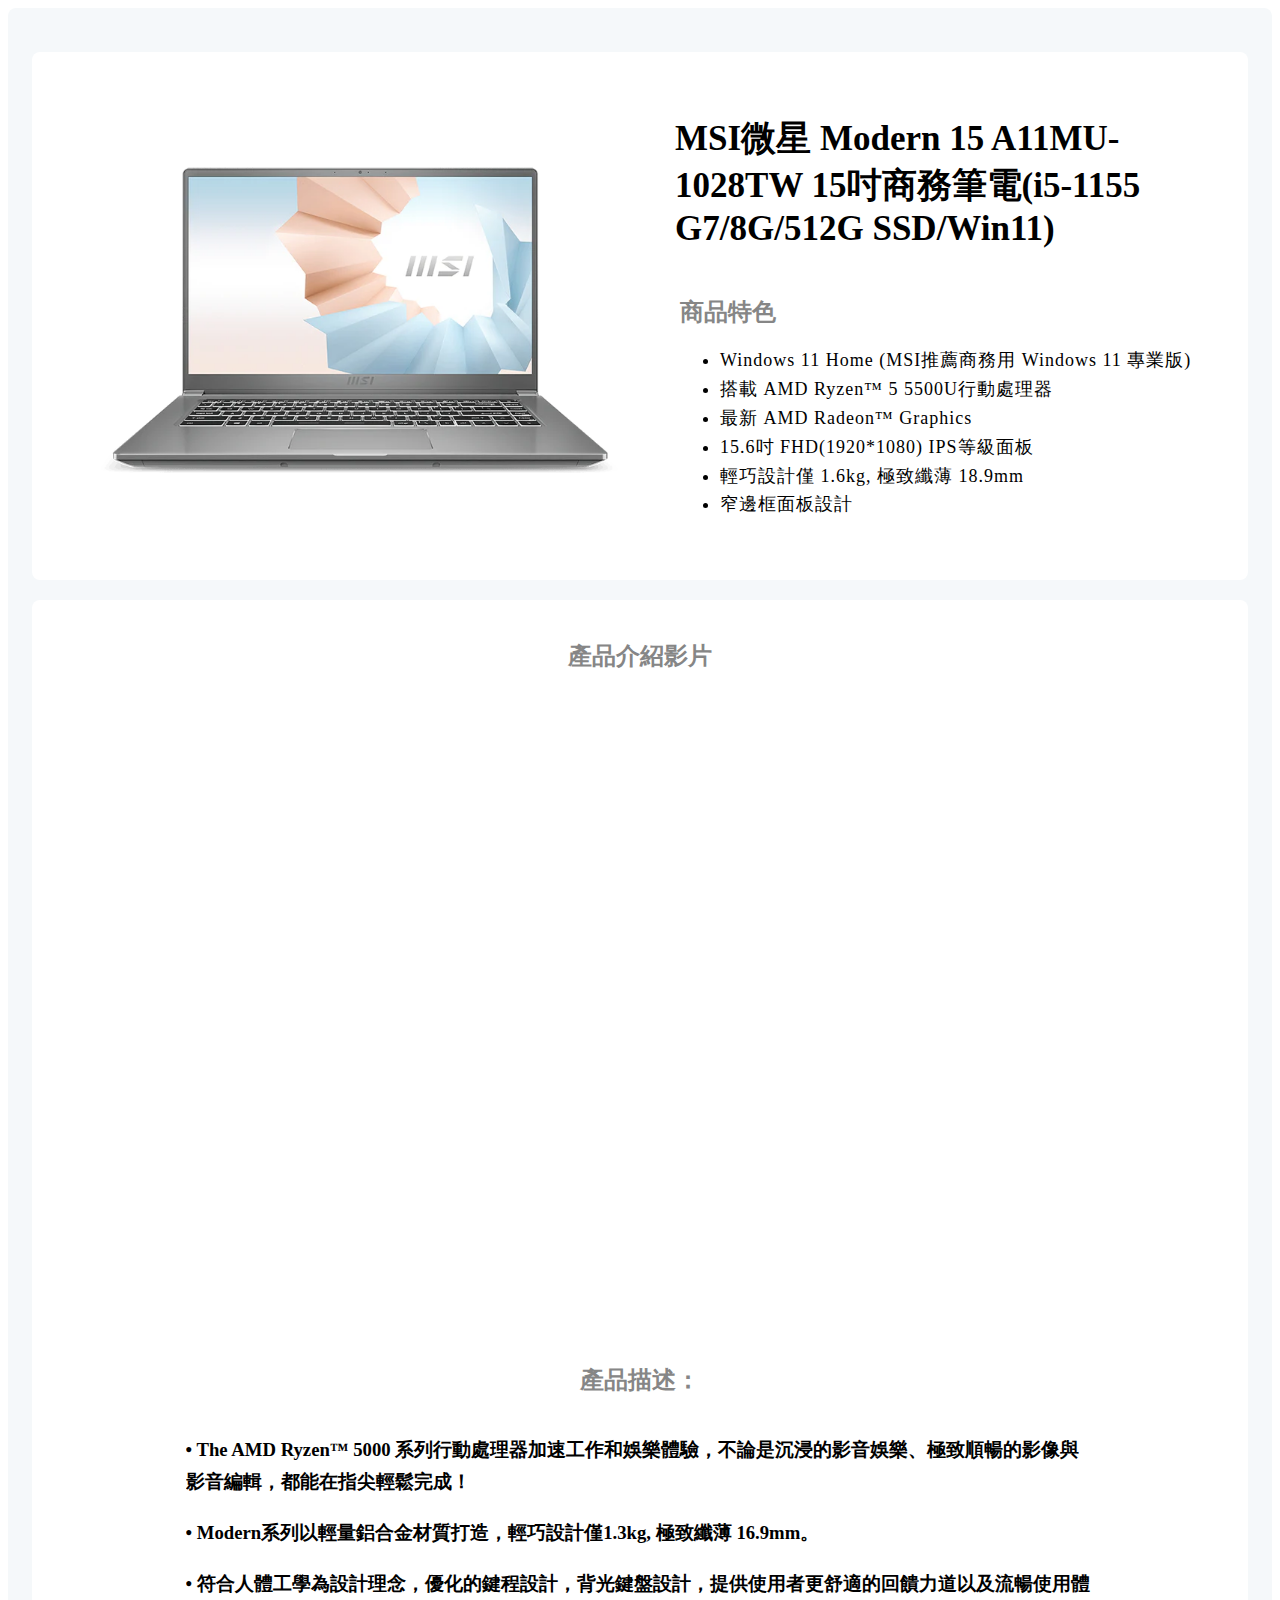
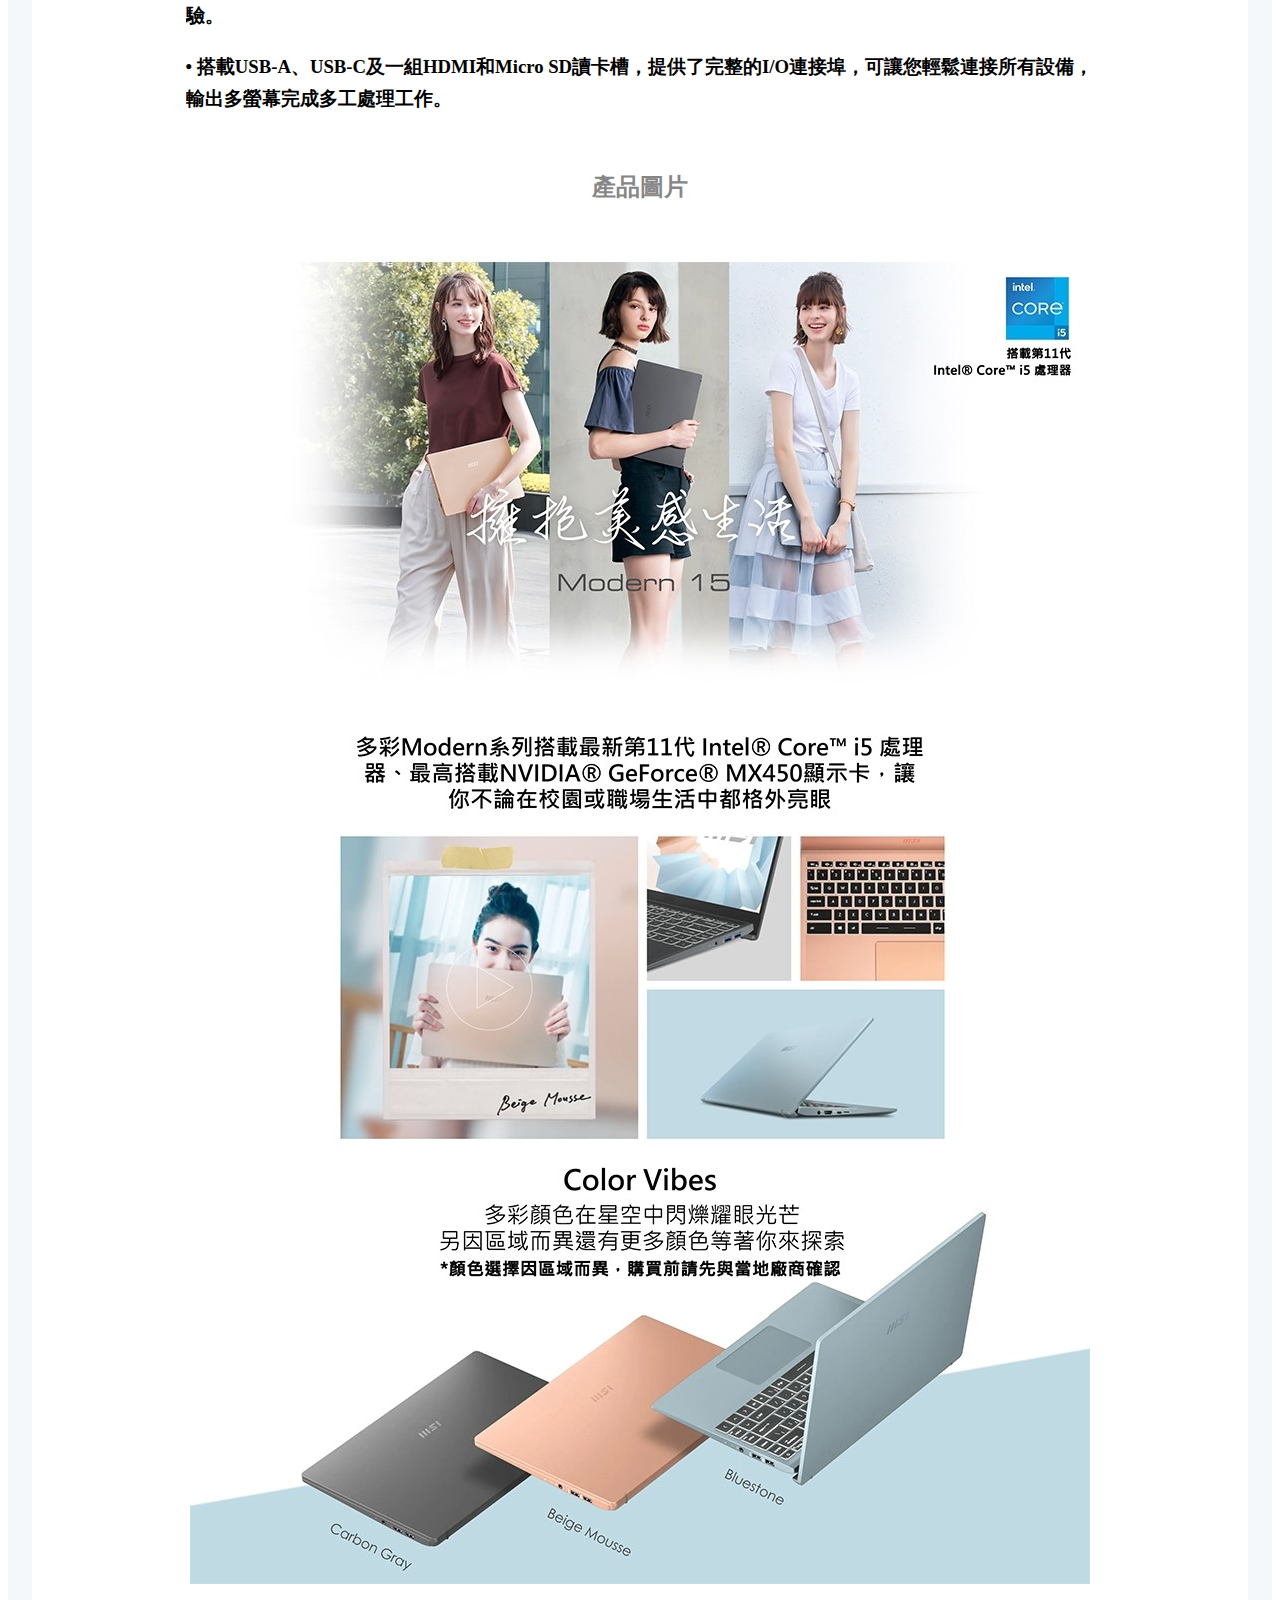
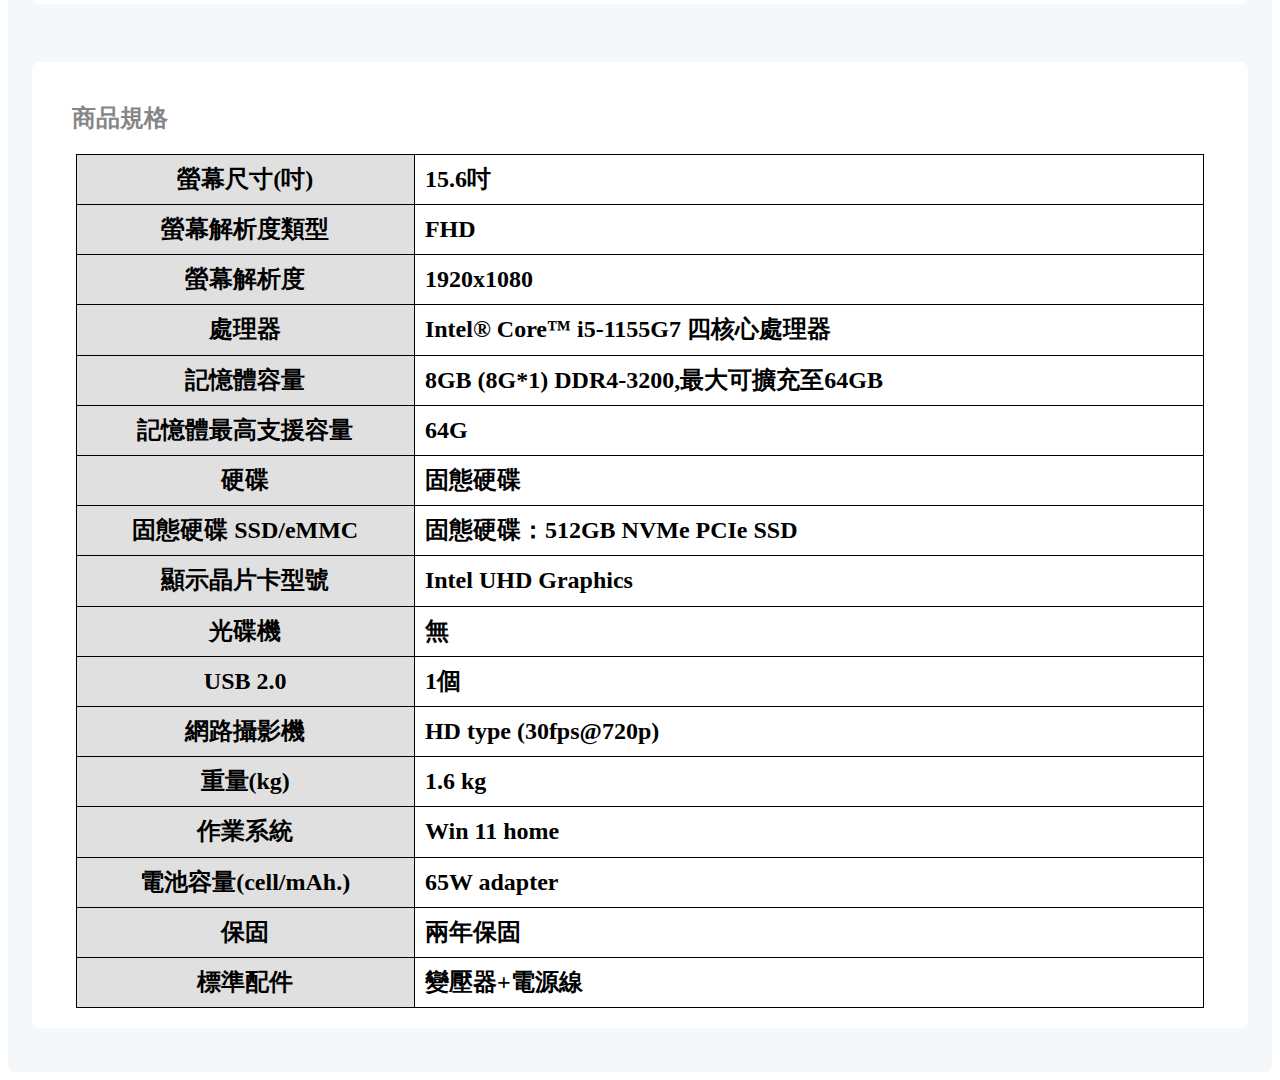
==== index.html @ e70a1cd3 "Rename website_test.html to index.html" ====
<!DOCTYPE html>
<html lang="en">
<head>
    <meta charset="UTF-8">
    <meta http-equiv="X-UA-Compatible" content="IE=edge">
    <meta name="viewport" content="width=device-width, initial-scale=1.0">
    <title>Document</title>
    <link rel="stylesheet" href="ProductItemPage.css" >
    <link rel="stylesheet" href="ProductDescription.css">
    <link rel="stylesheet" href="ProductDetail.css">
</head>
<body>
    <div class="ProductItemPage__pageWrap">
        <div class="ProductItemPage__contentWrap">
            <div class="ProductItemPage__productInfoWrap">
                <div class="ProuctItemPage__leftInfoWrap">
                    <img src="img/msiComputer.jpg">                    
                </div>
                <div class="ProductItemPage__rightInfoWrap">
                    <div>
                        <h1 class="ProductDescription__Title"> MSI微星 Modern 15 A11MU-1028TW 15吋商務筆電(i5-1155 G7/8G/512G SSD/Win11)</h1>
                    </div>
                    <div class="ProductDescription__info">
                        <h2> 商品特色 </h2>
                        <ul>
                            <li>Windows 11 Home (MSI推薦商務用 Windows 11 專業版)</li>
                            <li>搭載 AMD Ryzen™ 5 5500U行動處理器</li>
                            <li>最新 AMD Radeon™ Graphics</li>
                            <li>15.6吋 FHD(1920*1080) IPS等級面板</li>
                            <li>輕巧設計僅 1.6kg, 極致纖薄 18.9mm</li>
                            <li>窄邊框面板設計</li>
                        </ul>
                    </div>
                </div>
            </div>
            <div class="ProductDetail">
                <!--產品介紹影片-->
                <div class="ProductDetail__pictureWrap">
                    <h2>產品介紹影片</h2>
                    <iframe width="1120" height="630" src="https://www.youtube.com/embed/jffWOtQJmJY" title="YouTube video player" frameborder="0" allow="accelerometer; autoplay; clipboard-write; encrypted-media; gyroscope; picture-in-picture" allowfullscreen></iframe>
                </div>
                <br>
                <!--產品描述-->
                <div class="ProductDetail__pictureWrap">
                    <h2>產品描述：</h2>
                    <div style="margin: auto; width: 80%; overflow: hidden; line-height: 200%;">
                        <h3>&bull; The AMD Ryzen™ 5000 系列行動處理器加速工作和娛樂體驗，不論是沉浸的影音娛樂、極致順暢的影像與影音編輯，都能在指尖輕鬆完成！</h3>
                        <h3>&bull; Modern系列以輕量鋁合金材質打造，輕巧設計僅1.3kg, 極致纖薄 16.9mm。</h3>                        
                        <h3>&bull; 符合人體工學為設計理念，優化的鍵程設計，背光鍵盤設計，提供使用者更舒適的回饋力道以及流暢使用體驗。</h3>                        
                        <h3>&bull; 搭載USB-A、USB-C及一組HDMI和Micro SD讀卡槽，提供了完整的I/O連接埠，可讓您輕鬆連接所有設備，輸出多螢幕完成多工處理工作。</h3>
                    </div>
                </div>
                <br>
                <!--產品圖片-->
                <div class="ProductDetail__pictureWrap">
                    <h2>產品圖片</h2>
                    <img src="img/ProductImage.jpg" alt="">
                </div>
            </div>
            <br>
            <!--商品規格-->
            <div class="ProductDetail">
                <div style="padding: 0px 20px;">
                    <h2>商品規格</h2>
                </div>
                <table>
                    <colgroup>
                        <col span="1" style="background-color:rgb(224, 224, 224)">
                    </colgroup>
                    <tbody>
                        <tr>
                            <th>螢幕尺寸(吋)</th>
                            <td>15.6吋</td>
                        </tr>
                        <tr>
                            <th>螢幕解析度類型</th>
                            <td>FHD</td>
                        </tr>
                        <tr>
                            <th>螢幕解析度</th>
                            <td>1920x1080</td>
                        </tr>
                        <tr>
                            <th>處理器</th>
                            <td>Intel® Core™ i5-1155G7 四核心處理器</td>
                        </tr>
                        <tr>
                            <th>記憶體容量</th>
                            <td>8GB (8G*1) DDR4-3200,最大可擴充至64GB</td>
                        </tr>
                        <tr>
                            <th>記憶體最高支援容量</th>
                            <td>64G</td>
                        </tr>
                        <tr>
                            <th>硬碟</th>
                            <td>固態硬碟</td>
                        </tr>
                        <tr>
                            <th>固態硬碟 SSD/eMMC</th>
                            <td>固態硬碟：512GB NVMe PCIe SSD</td>
                        </tr>
                        <tr>
                            <th>顯示晶片卡型號</th>
                            <td>Intel UHD Graphics</td>
                        </tr>
                        <tr>
                            <th>光碟機</th>
                            <td>無</td>
                        </tr>
                        <tr>
                            <th>USB 2.0</th>
                            <td>1個</td>
                        </tr>
                        <tr>
                            <th>網路攝影機</th>
                            <td>HD type (30fps@720p)</td>
                        </tr>
                        <tr>
                            <th>重量(kg)</th>
                            <td>1.6 kg</td>
                        </tr>
                        <tr>
                            <th>作業系統</th>
                            <td>Win 11 home</td>
                        </tr>
                        <tr>
                            <th>電池容量(cell/mAh.)</th>
                            <td>65W adapter</td>
                        </tr>
                        <tr>
                            <th>保固</th>
                            <td>兩年保固</td>
                        </tr>
                        <tr>
                            <th>標準配件</th>
                            <td>變壓器+電源線</td>
                        </tr>
                    </tbody>
                </table>
            </div>
        </div>
    </div>
</body>
</html>
---- ProductItemPage.css ----
.ProductItemPage__pageWrap {
    margin: 0;
    padding: 24px;
    background-color: #f5f8fa;
}
.ProductItemPage__contentWrap {
    margin: 0 auto;
    max-width: 1232px;
}
.ProductItemPage__productInfoWrap {
    display: flex;
    background-color: white;
    margin: 20px 0;
    padding: 24px;
    border-radius: 8px;
}
.ProuctItemPage__leftInfoWrap {
    margin-right: 20px;
    max-width: 700px;
    position: relative;
}
.ProuctItemPage__leftInfoWrap img {
    max-height: 480px;
}
.ProductItemPage__rightInfoWrap {
    margin: auto;
}

img {
    display: block;
}
div {
    display: block;
    border-radius: 8px;
}
h2 {
    color: #868686;
}
h3 {
    text-align: left;
}
---- ProductDescription.css ----
.ProductDescription__Title {
    font-size: 35px;
}
.ProductDescription__info {
    padding: 5px;
    line-height: 180%;
}
.ProductDescription__info li {
    font-size: 18px;
    letter-spacing: 1px;
}
---- ProductDetail.css ----
.ProductDetail {
    background-color: white;
    margin: 20px auto;
    padding: 20px;
}

.ProductDetail table, th, td {
    font-size: 24px;
    border: 1px solid;
    border-collapse: collapse;
    line-height: 180%;
    font-weight: 800;
}
.ProductDetail table {
    margin: auto;
    width: 96%;
}
.ProductDetail th {
    text-align: center;
    width: 30%;
}
.ProductDetail td {
    text-align: left;
    padding: 3px 10px;
}
.ProductDetail__pictureWrap {
    padding: 0px 20px;
    text-align: center;
}
.ProductDetail__pictureWrap img {
    margin: auto;
}
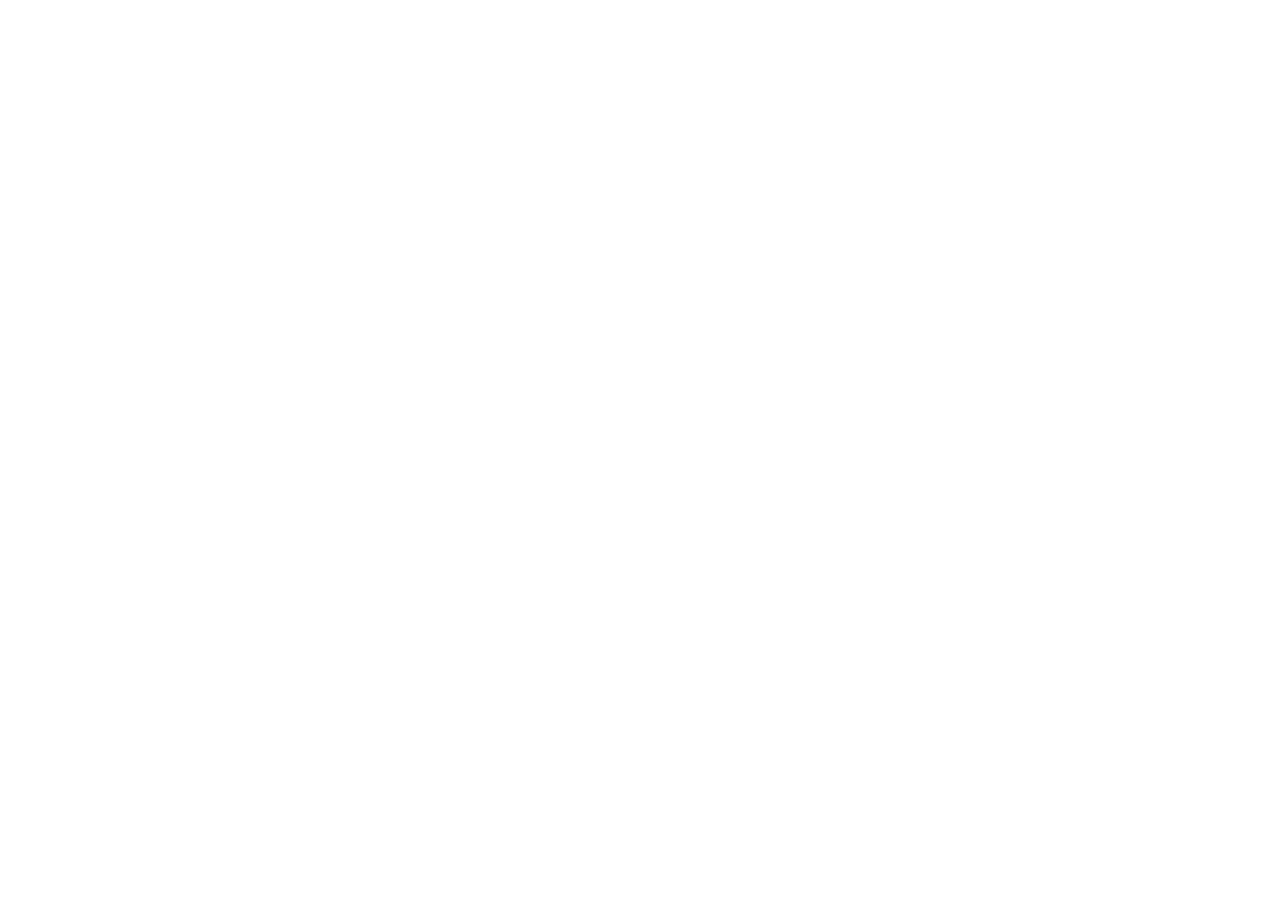
==== commit 98b3ca54: "Create index.html" ====
--- a/index.html
+++ b/index.html
@@ -4,142 +4,9 @@
     <meta charset="UTF-8">
     <meta http-equiv="X-UA-Compatible" content="IE=edge">
     <meta name="viewport" content="width=device-width, initial-scale=1.0">
-    <title>Document</title>
-    <link rel="stylesheet" href="ProductItemPage.css" >
-    <link rel="stylesheet" href="ProductDescription.css">
-    <link rel="stylesheet" href="ProductDetail.css">
+    <title>Test</title>
 </head>
 <body>
-    <div class="ProductItemPage__pageWrap">
-        <div class="ProductItemPage__contentWrap">
-            <div class="ProductItemPage__productInfoWrap">
-                <div class="ProuctItemPage__leftInfoWrap">
-                    <img src="img/msiComputer.jpg">                    
-                </div>
-                <div class="ProductItemPage__rightInfoWrap">
-                    <div>
-                        <h1 class="ProductDescription__Title"> MSI微星 Modern 15 A11MU-1028TW 15吋商務筆電(i5-1155 G7/8G/512G SSD/Win11)</h1>
-                    </div>
-                    <div class="ProductDescription__info">
-                        <h2> 商品特色 </h2>
-                        <ul>
-                            <li>Windows 11 Home (MSI推薦商務用 Windows 11 專業版)</li>
-                            <li>搭載 AMD Ryzen™ 5 5500U行動處理器</li>
-                            <li>最新 AMD Radeon™ Graphics</li>
-                            <li>15.6吋 FHD(1920*1080) IPS等級面板</li>
-                            <li>輕巧設計僅 1.6kg, 極致纖薄 18.9mm</li>
-                            <li>窄邊框面板設計</li>
-                        </ul>
-                    </div>
-                </div>
-            </div>
-            <div class="ProductDetail">
-                <!--產品介紹影片-->
-                <div class="ProductDetail__pictureWrap">
-                    <h2>產品介紹影片</h2>
-                    <iframe width="1120" height="630" src="https://www.youtube.com/embed/jffWOtQJmJY" title="YouTube video player" frameborder="0" allow="accelerometer; autoplay; clipboard-write; encrypted-media; gyroscope; picture-in-picture" allowfullscreen></iframe>
-                </div>
-                <br>
-                <!--產品描述-->
-                <div class="ProductDetail__pictureWrap">
-                    <h2>產品描述：</h2>
-                    <div style="margin: auto; width: 80%; overflow: hidden; line-height: 200%;">
-                        <h3>&bull; The AMD Ryzen™ 5000 系列行動處理器加速工作和娛樂體驗，不論是沉浸的影音娛樂、極致順暢的影像與影音編輯，都能在指尖輕鬆完成！</h3>
-                        <h3>&bull; Modern系列以輕量鋁合金材質打造，輕巧設計僅1.3kg, 極致纖薄 16.9mm。</h3>                        
-                        <h3>&bull; 符合人體工學為設計理念，優化的鍵程設計，背光鍵盤設計，提供使用者更舒適的回饋力道以及流暢使用體驗。</h3>                        
-                        <h3>&bull; 搭載USB-A、USB-C及一組HDMI和Micro SD讀卡槽，提供了完整的I/O連接埠，可讓您輕鬆連接所有設備，輸出多螢幕完成多工處理工作。</h3>
-                    </div>
-                </div>
-                <br>
-                <!--產品圖片-->
-                <div class="ProductDetail__pictureWrap">
-                    <h2>產品圖片</h2>
-                    <img src="img/ProductImage.jpg" alt="">
-                </div>
-            </div>
-            <br>
-            <!--商品規格-->
-            <div class="ProductDetail">
-                <div style="padding: 0px 20px;">
-                    <h2>商品規格</h2>
-                </div>
-                <table>
-                    <colgroup>
-                        <col span="1" style="background-color:rgb(224, 224, 224)">
-                    </colgroup>
-                    <tbody>
-                        <tr>
-                            <th>螢幕尺寸(吋)</th>
-                            <td>15.6吋</td>
-                        </tr>
-                        <tr>
-                            <th>螢幕解析度類型</th>
-                            <td>FHD</td>
-                        </tr>
-                        <tr>
-                            <th>螢幕解析度</th>
-                            <td>1920x1080</td>
-                        </tr>
-                        <tr>
-                            <th>處理器</th>
-                            <td>Intel® Core™ i5-1155G7 四核心處理器</td>
-                        </tr>
-                        <tr>
-                            <th>記憶體容量</th>
-                            <td>8GB (8G*1) DDR4-3200,最大可擴充至64GB</td>
-                        </tr>
-                        <tr>
-                            <th>記憶體最高支援容量</th>
-                            <td>64G</td>
-                        </tr>
-                        <tr>
-                            <th>硬碟</th>
-                            <td>固態硬碟</td>
-                        </tr>
-                        <tr>
-                            <th>固態硬碟 SSD/eMMC</th>
-                            <td>固態硬碟：512GB NVMe PCIe SSD</td>
-                        </tr>
-                        <tr>
-                            <th>顯示晶片卡型號</th>
-                            <td>Intel UHD Graphics</td>
-                        </tr>
-                        <tr>
-                            <th>光碟機</th>
-                            <td>無</td>
-                        </tr>
-                        <tr>
-                            <th>USB 2.0</th>
-                            <td>1個</td>
-                        </tr>
-                        <tr>
-                            <th>網路攝影機</th>
-                            <td>HD type (30fps@720p)</td>
-                        </tr>
-                        <tr>
-                            <th>重量(kg)</th>
-                            <td>1.6 kg</td>
-                        </tr>
-                        <tr>
-                            <th>作業系統</th>
-                            <td>Win 11 home</td>
-                        </tr>
-                        <tr>
-                            <th>電池容量(cell/mAh.)</th>
-                            <td>65W adapter</td>
-                        </tr>
-                        <tr>
-                            <th>保固</th>
-                            <td>兩年保固</td>
-                        </tr>
-                        <tr>
-                            <th>標準配件</th>
-                            <td>變壓器+電源線</td>
-                        </tr>
-                    </tbody>
-                </table>
-            </div>
-        </div>
-    </div>
+    
 </body>
 </html>
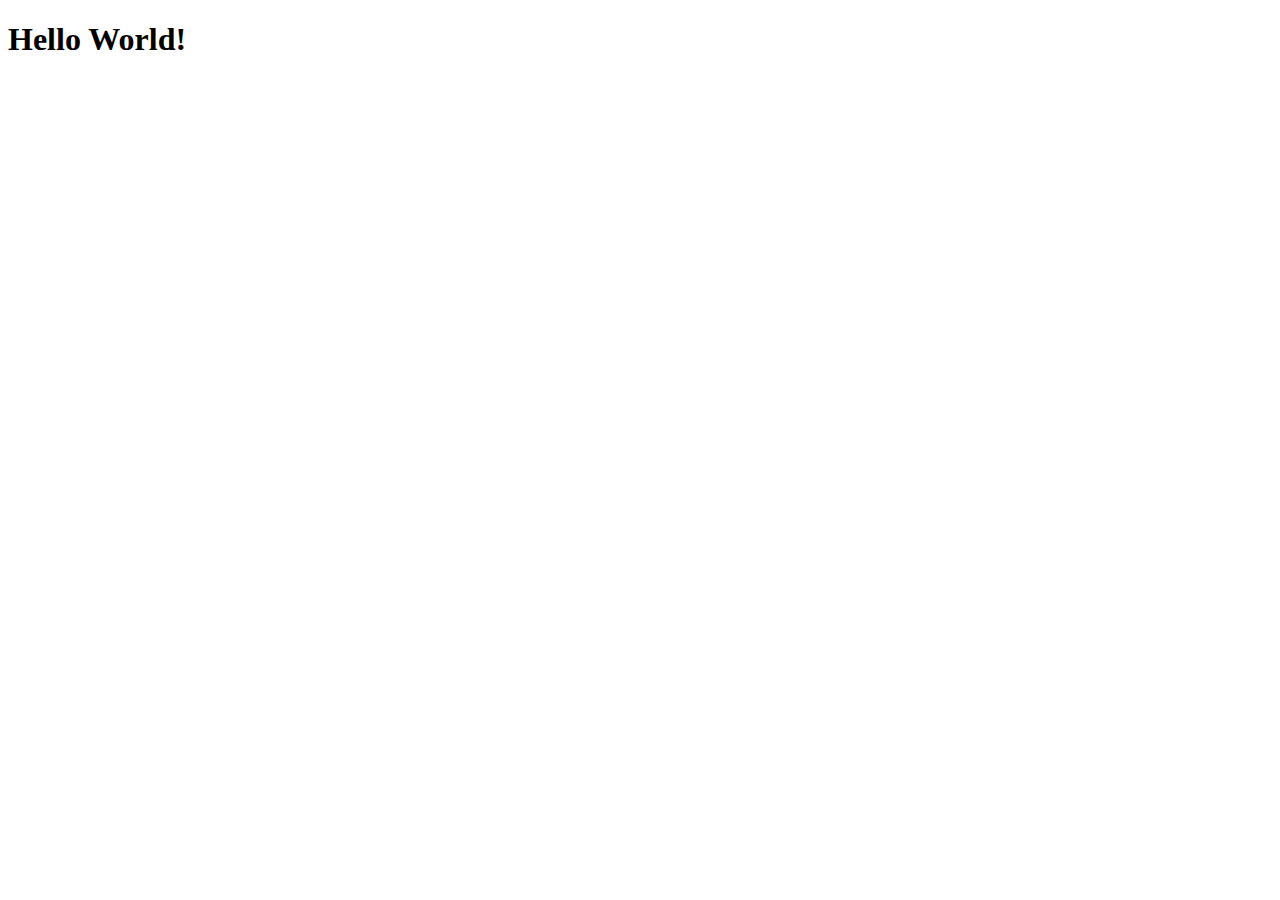
==== commit 48db752e: "Update index.html" ====
--- a/index.html
+++ b/index.html
@@ -7,6 +7,6 @@
     <title>Test</title>
 </head>
 <body>
-    
+    <h1> Hello World! </h1>
 </body>
 </html>
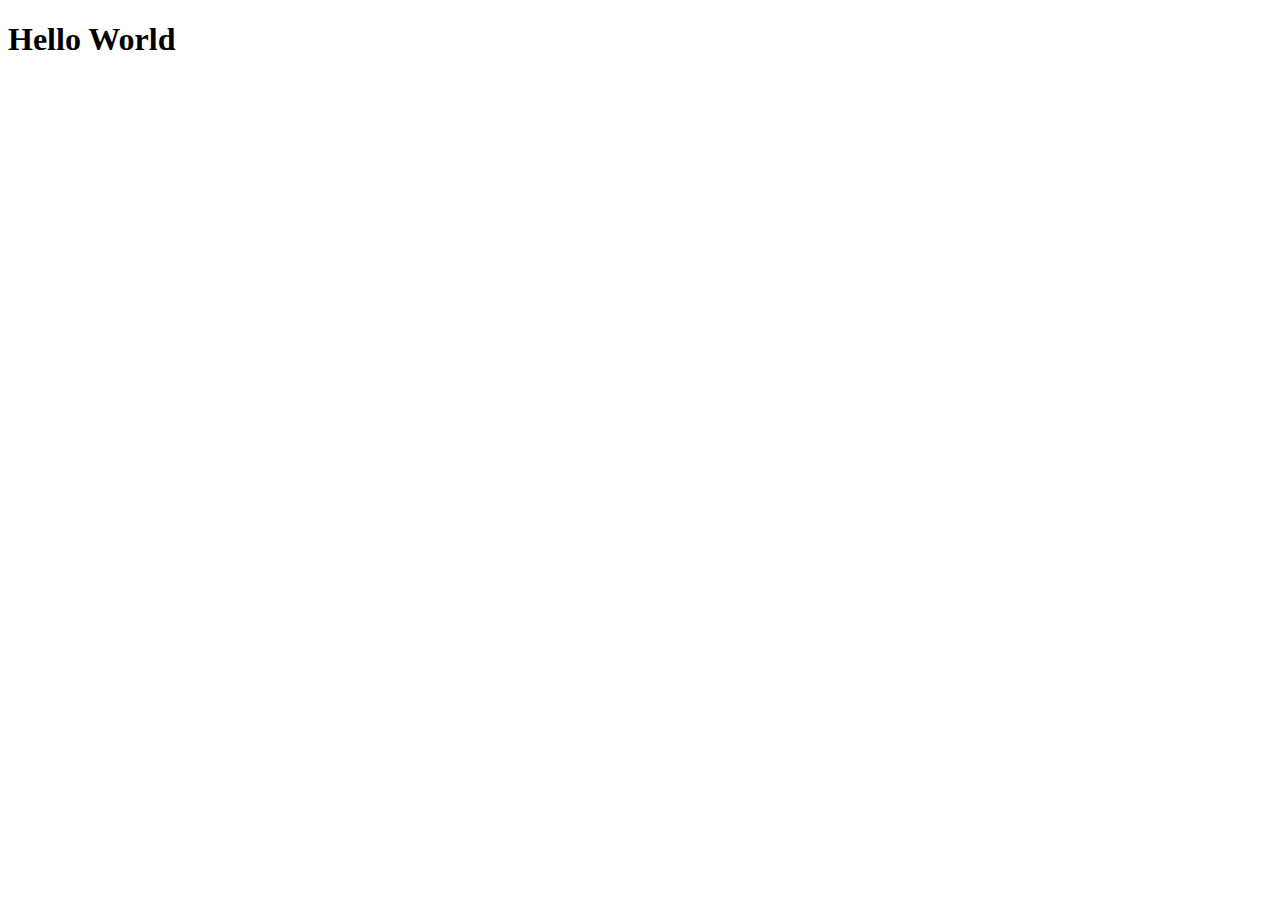
==== commit 01d9c1fb: "commited" ====
--- a/index.html
+++ b/index.html
@@ -7,6 +7,6 @@
     <title>Test</title>
 </head>
 <body>
-    <h1> Hello World! </h1>
+    <h1>Hello World</h1>
 </body>
 </html>
